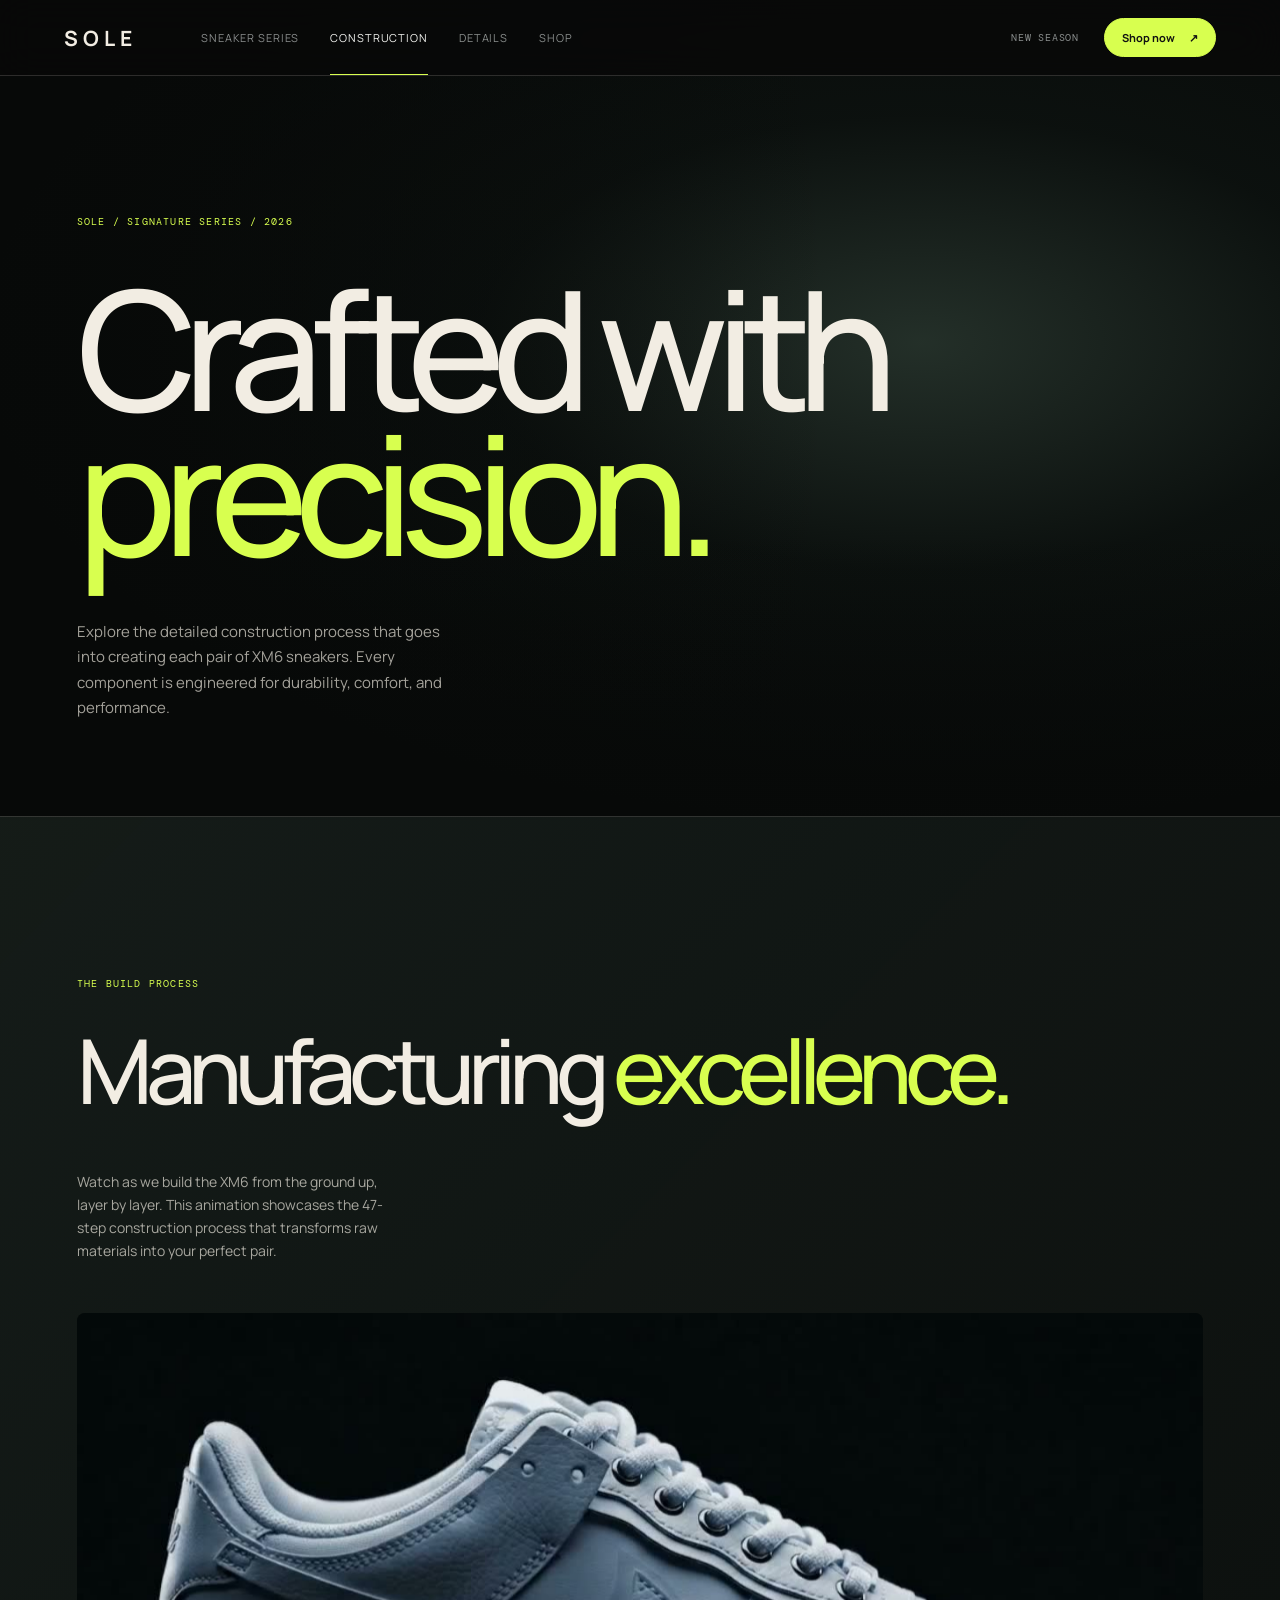
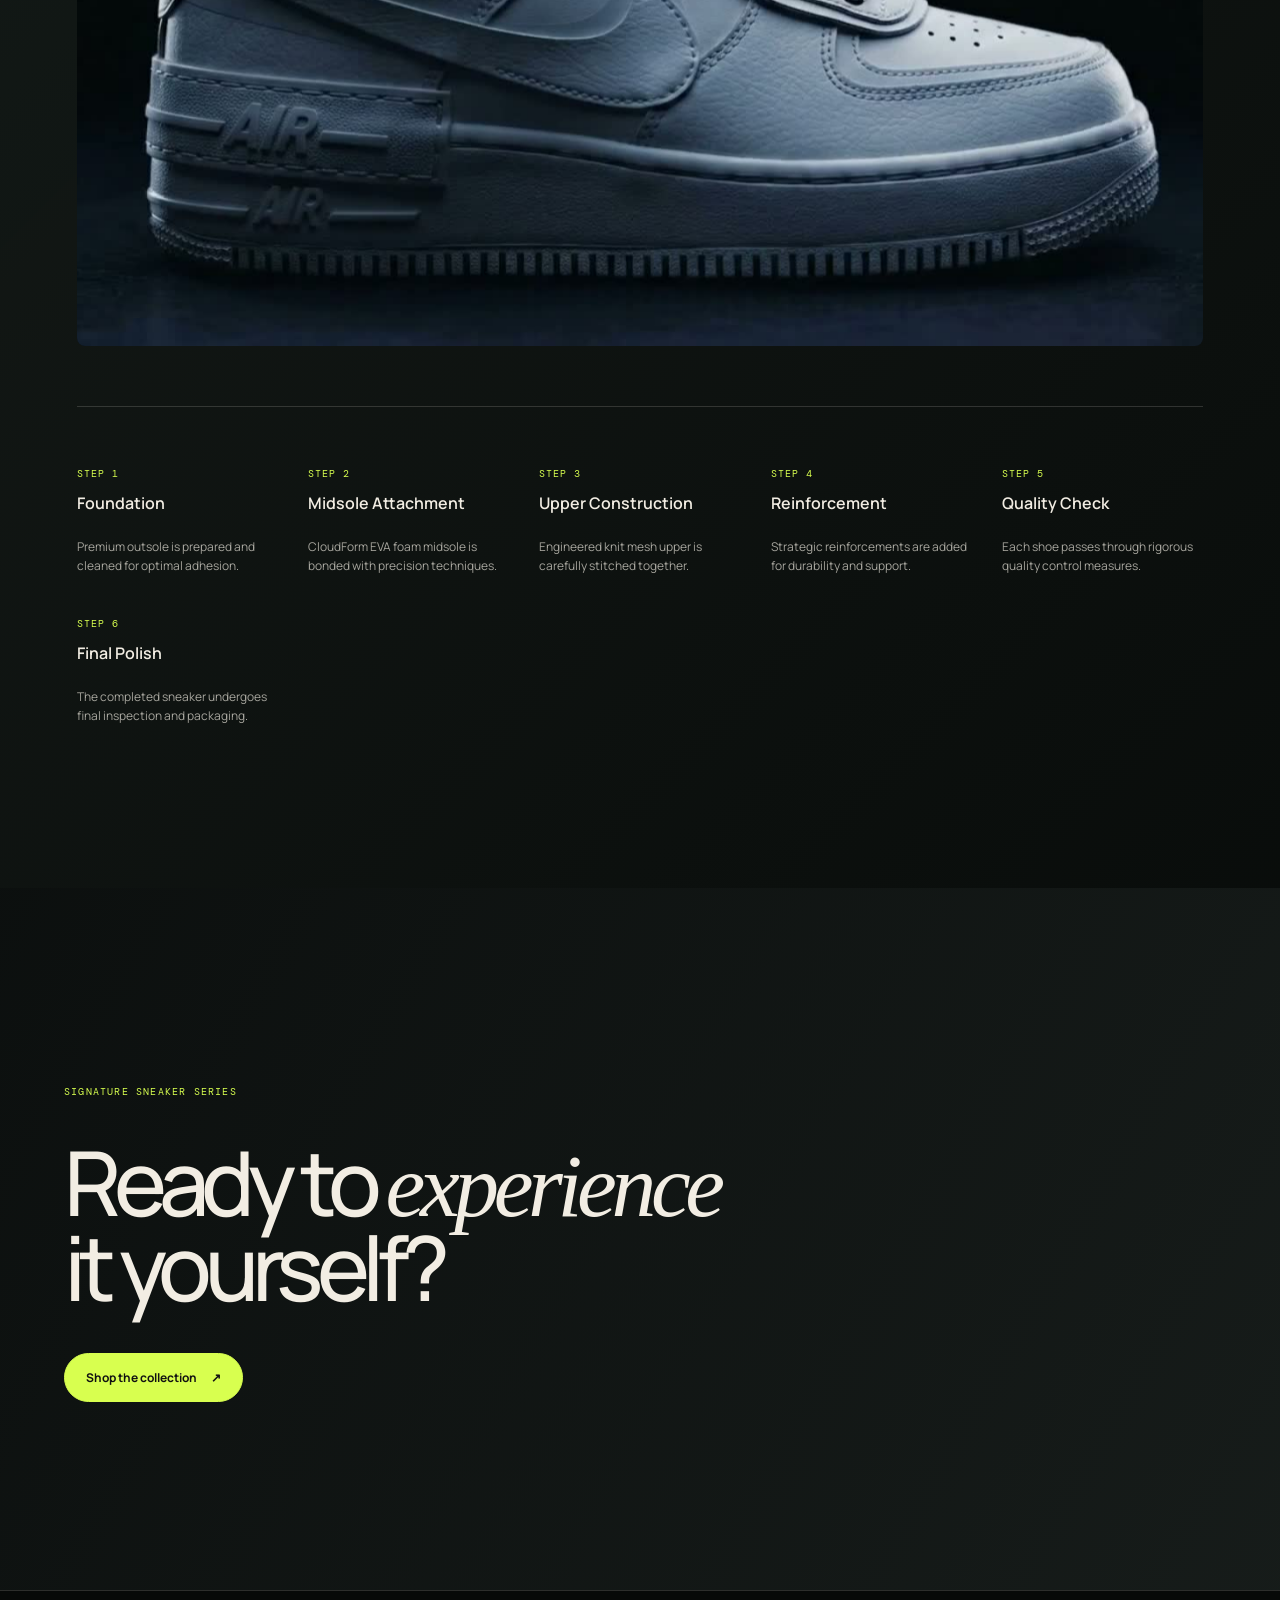
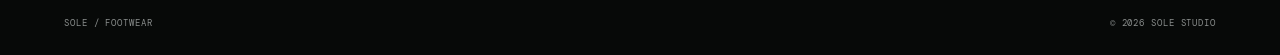
==== construction.html @ a5a0f95f "Add construction page with detailed sneaker manufacturing process" ====
<!DOCTYPE html>
<html lang="en">
<head>
  <meta charset="UTF-8" />
  <meta name="viewport" content="width=device-width, initial-scale=1.0" />
  <meta name="theme-color" content="#070908" />
  <title>Construction | Sole Sneaker Series</title>
  <link rel="preconnect" href="https://fonts.googleapis.com">
  <link rel="preconnect" href="https://fonts.gstatic.com" crossorigin>
  <link href="https://fonts.googleapis.com/css2?family=DM+Mono:wght@400;500&family=Manrope:wght@400;500;600;700&display=swap" rel="stylesheet">
  <link rel="stylesheet" href="styles.css" />
  <link rel="stylesheet" href="details.css" />
  <link rel="stylesheet" href="global-scroll.css" />
  <style>
    .construction-header {
      min-height: 50vh;
      padding: 205px 6vw 80px;
      display: flex;
      flex-direction: column;
      justify-content: space-between;
      background: radial-gradient(ellipse at 72% 42%, rgba(42, 56, 48, 0.82) 0%, rgba(15, 22, 19, 0.58) 34%, rgba(7, 9, 8, 0.9) 72%);
      position: relative;
      overflow: hidden;
    }

    .construction-header:before {
      content: '';
      position: absolute;
      inset: 0;
      background: linear-gradient(90deg, rgba(7, 9, 8, 0.86) 0%, transparent 65%), linear-gradient(0deg, rgba(7, 9, 8, 0.8), transparent 35%);
      pointer-events: none;
    }

    .construction-title {
      position: relative;
      z-index: 1;
    }

    .construction-title h1 {
      font-size: clamp(76px, 13vw, 196px);
      line-height: 0.87;
      letter-spacing: -0.08em;
      margin: 48px 0 38px;
      text-wrap: balance;
      font-weight: 500;
    }

    .construction-title h1 span {
      color: var(--acid);
      font-style: normal;
    }

    .construction-intro {
      max-width: 390px;
      font-size: 15px;
      line-height: 1.7;
      color: rgba(242, 237, 227, 0.67);
      position: relative;
      z-index: 1;
    }

    .construction-sequence {
      padding: 150px 6vw;
      background: linear-gradient(135deg, rgba(22, 28, 25, 0.94), rgba(9, 13, 11, 0.9));
      border-top: 1px solid var(--line);
    }

    .sequence-title {
      margin-bottom: 60px;
    }

    .sequence-title .eyebrow {
      font-size: 10px;
      letter-spacing: 0.12em;
      color: var(--acid);
      text-transform: uppercase;
      font-family: 'DM Mono', monospace;
    }

    .sequence-title h2 {
      font-size: clamp(52px, 7vw, 105px);
      line-height: 0.9;
      letter-spacing: -0.08em;
      font-weight: 500;
      margin: 40px 0;
      color: var(--warm);
    }

    .sequence-title h2 i {
      color: var(--acid);
      font-style: normal;
    }

    .sequence-description {
      max-width: 320px;
      margin-bottom: 50px;
      color: rgba(242, 237, 227, 0.67);
      font-size: 14px;
      line-height: 1.65;
    }

    .sequence-canvas-wrap {
      position: relative;
      aspect-ratio: 16 / 9;
      background: rgba(0, 0, 0, 0.4);
      border-radius: 8px;
      overflow: hidden;
      margin-bottom: 40px;
    }

    #constructionCanvas {
      width: 100%;
      height: 100%;
      display: block;
    }

    .sequence-legend {
      display: grid;
      grid-template-columns: repeat(auto-fit, minmax(200px, 1fr));
      gap: 30px;
      margin-top: 60px;
      padding-top: 60px;
      border-top: 1px solid var(--line);
    }

    .legend-item {
      display: flex;
      flex-direction: column;
      gap: 12px;
    }

    .legend-item span {
      font-size: 10px;
      letter-spacing: 0.1em;
      color: var(--acid);
      text-transform: uppercase;
      font-family: 'DM Mono', monospace;
    }

    .legend-item strong {
      font-size: 16px;
      font-weight: 600;
      color: var(--warm);
    }

    .legend-item p {
      font-size: 12px;
      line-height: 1.55;
      color: rgba(242, 237, 227, 0.67);
    }

    .back-button {
      display: inline-flex;
      align-items: center;
      gap: 10px;
      margin-bottom: 40px;
      color: var(--acid);
      font-size: 11px;
      font-weight: 700;
      text-transform: uppercase;
      letter-spacing: 0.08em;
      transition: gap 0.2s ease;
    }

    .back-button:hover {
      gap: 14px;
    }

    @media (max-width: 700px) {
      .construction-header {
        padding: 140px 6vw 60px;
      }

      .construction-title h1 {
        margin: 35px 0 28px;
      }

      .construction-intro {
        font-size: 13px;
        max-width: 285px;
      }

      .construction-sequence {
        padding: 110px 6vw;
      }

      .sequence-legend {
        grid-template-columns: 1fr;
      }
    }
  </style>
</head>
<body>
  <header class="site-header">
    <a class="sony-mark" href="index.html" aria-label="Sneaker series home">SOLE</a>
    <nav class="main-nav" aria-label="Main navigation">
      <a href="index.html">Sneaker series</a><a class="active" href="construction.html">Construction</a><a href="index.html#product-details">Details</a><a href="shop.html">Shop</a>
    </nav>
    <div class="header-actions">
      <span class="availability">New season</span>
      <button class="buy-button" id="buyButton">Shop now <span>↗</span></button>
    </div>
  </header>

  <main>
    <section class="construction-header">
      <div class="construction-title">
        <p class="eyebrow">Sole / Signature Series / 2026</p>
        <h1>Crafted with <span>precision.</span></h1>
      </div>
      <p class="construction-intro">Explore the detailed construction process that goes into creating each pair of XM6 sneakers. Every component is engineered for durability, comfort, and performance.</p>
    </section>

    <section class="construction-sequence">
      <div class="sequence-title">
        <p class="eyebrow">The build process</p>
        <h2>Manufacturing <i>excellence.</i></h2>
      </div>
      <p class="sequence-description">Watch as we build the XM6 from the ground up, layer by layer. This animation showcases the 47-step construction process that transforms raw materials into your perfect pair.</p>

      <div class="sequence-canvas-wrap">
        <canvas id="constructionCanvas" aria-label="Animated sneaker construction sequence"></canvas>
      </div>

      <div class="sequence-legend">
        <div class="legend-item">
          <span>Step 1</span>
          <strong>Foundation</strong>
          <p>Premium outsole is prepared and cleaned for optimal adhesion.</p>
        </div>
        <div class="legend-item">
          <span>Step 2</span>
          <strong>Midsole Attachment</strong>
          <p>CloudForm EVA foam midsole is bonded with precision techniques.</p>
        </div>
        <div class="legend-item">
          <span>Step 3</span>
          <strong>Upper Construction</strong>
          <p>Engineered knit mesh upper is carefully stitched together.</p>
        </div>
        <div class="legend-item">
          <span>Step 4</span>
          <strong>Reinforcement</strong>
          <p>Strategic reinforcements are added for durability and support.</p>
        </div>
        <div class="legend-item">
          <span>Step 5</span>
          <strong>Quality Check</strong>
          <p>Each shoe passes through rigorous quality control measures.</p>
        </div>
        <div class="legend-item">
          <span>Step 6</span>
          <strong>Final Polish</strong>
          <p>The completed sneaker undergoes final inspection and packaging.</p>
        </div>
      </div>
    </section>

    <section class="closing">
      <p class="eyebrow">Signature sneaker series</p>
      <h2>Ready to <i>experience</i> <br>it yourself?</h2>
      <button class="buy-button large" id="closingBuy">Shop the collection <span>↗</span></button>
    </section>
  </main>

  <footer><span>SOLE / FOOTWEAR</span><span>© 2026 Sole Studio</span></footer>

  <script>
    const frameCount = 212;
    const framePath = (frame) => `3d%20scroller%20/ezgif-frame-${String(frame + 1).padStart(3, '0')}.jpg`;
    const canvas = document.getElementById('constructionCanvas');
    const context = canvas.getContext('2d');
    const frames = Array.from({ length: frameCount }, (_, index) => {
      const image = new Image();
      image.src = framePath(index + 1);
      return image;
    });
    let currentFrame = 0;

    function sizeCanvas() {
      const ratio = Math.min(window.devicePixelRatio || 1, 2);
      canvas.width = canvas.clientWidth * ratio;
      canvas.height = canvas.clientHeight * ratio;
      context.setTransform(ratio, 0, 0, ratio, 0, 0);
      drawFrame(currentFrame);
    }

    function drawFrame(index) {
      const image = frames[index];
      if (!image?.complete || !image.naturalWidth) return;
      const width = canvas.clientWidth;
      const height = canvas.clientHeight;
      const scale = Math.max(width / image.naturalWidth, height / image.naturalHeight);
      const drawWidth = image.naturalWidth * scale;
      const drawHeight = image.naturalHeight * scale;
      context.clearRect(0, 0, width, height);
      context.drawImage(image, (width - drawWidth) / 2, (height - drawHeight) / 2, drawWidth, drawHeight);
    }

    frames.forEach((image) => image.addEventListener('load', () => drawFrame(currentFrame), { once: true }));
    window.addEventListener('resize', sizeCanvas);
    sizeCanvas();

    document.querySelectorAll('.buy-button').forEach((button) => button.addEventListener('click', () => {
      window.location.href = 'shop.html';
    }));
  </script>
</body>
</html>
---- styles.css ----
.shop{position:relative;padding:175px 6vw 125px;background:#d8ff4f;color:#101310;z-index:1}.shop .eyebrow{color:#355012}.shop-heading{display:flex;justify-content:space-between;align-items:flex-end;gap:40px;border-bottom:1px solid rgba(16,19,16,.24);padding-bottom:45px}.shop h2{font-size:clamp(62px,10vw,145px);line-height:.86;letter-spacing:-.07em;font-weight:500;margin:38px 0 0}.shop h2 i{font-style:normal;color:#355012}.shop-note{max-width:220px;margin:0 0 6px;font-size:13px;line-height:1.55}.shop-grid{display:grid;grid-template-columns:repeat(3,1fr);gap:18px;padding-top:48px}.shoe-card{min-width:0}.shoe-image{aspect-ratio:1.08;background:#b9dc3c;position:relative;overflow:hidden}.shoe-image img{width:100%;height:100%;display:block;object-fit:cover;mix-blend-mode:multiply;transition:transform .5s ease}.shoe-card:hover .shoe-image img{transform:scale(1.05)}.card-tag{position:absolute;top:14px;left:14px;padding:7px 10px;background:#101310;color:#d8ff4f;font:10px 'DM Mono',monospace;text-transform:uppercase;letter-spacing:.1em}.shoe-card-meta{display:flex;justify-content:space-between;gap:16px;padding:19px 0 14px;border-bottom:1px solid rgba(16,19,16,.24)}.shoe-card h3{font-size:15px;font-weight:600;margin:0 0 7px}.shoe-card p{font:10px 'DM Mono',monospace;text-transform:uppercase;letter-spacing:.08em;margin:0;opacity:.62}.shoe-card-meta>strong{font-size:15px;font-weight:600}.add-button{width:100%;display:flex;justify-content:space-between;align-items:center;padding:15px 0;border:0;border-bottom:1px solid rgba(16,19,16,.24);background:transparent;color:#101310;font-size:11px;font-weight:700;text-transform:uppercase;letter-spacing:.06em}.add-button span{font-size:20px;font-weight:400;line-height:.5;transition:transform .2s}.add-button:hover span{transform:rotate(90deg)}.shop-footer{display:flex;justify-content:space-between;padding-top:34px;font:10px 'DM Mono',monospace;text-transform:uppercase;letter-spacing:.08em;opacity:.65}.shop-footer span:last-child{text-align:right}@media(max-width:700px){.shop{padding:110px 6vw 90px}.shop-heading{display:block;padding-bottom:32px}.shop h2{margin-top:30px}.shop-note{margin-top:35px}.shop-grid{grid-template-columns:1fr;gap:42px;padding-top:35px}.shoe-image{aspect-ratio:1.2}.shop-footer{display:block;line-height:2}.shop-footer span{display:block}.shop-footer span:last-child{text-align:left;margin-top:10px}}
 .hero.hero:after{content:'SOLE'}
.shop{background:#e7e1d7;color:#171918}.shop .eyebrow,.shop h2 i{color:#a84e3b}.shoe-image{background:#c5cbd0}.card-tag{background:#171918;color:#e7e1d7}.shop-heading,.shoe-card-meta,.add-button{border-color:rgba(23,25,24,.24)}.add-button{color:#171918}
*{box-sizing:border-box} :root{--black:#080909;--ink:#f3f4f1;--muted:#8a8e8d;--line:rgba(243,244,241,.18);--acid:#c6ff3d} html{scroll-behavior:smooth} body{margin:0;background:var(--black);color:var(--ink);font-family:'Manrope',sans-serif} a{color:inherit;text-decoration:none} button{font:inherit;color:inherit;cursor:pointer}.site-header{height:76px;padding:0 5vw;display:flex;align-items:center;gap:5vw;position:fixed;top:0;left:0;right:0;z-index:10;background:rgba(8,9,9,.76);backdrop-filter:blur(18px);border-bottom:1px solid var(--line)}.sony-mark{font-size:21px;font-weight:700;letter-spacing:5px}.main-nav{display:flex;gap:31px;flex:1;font-size:11px;color:var(--muted);text-transform:uppercase;letter-spacing:.08em}.main-nav a{padding:29px 0;border-bottom:1px solid transparent}.main-nav a.active{color:var(--ink);border-color:var(--acid)}.header-actions{display:flex;gap:25px;align-items:center}.availability{font:10px 'DM Mono',monospace;color:var(--muted);text-transform:uppercase;letter-spacing:.08em}.buy-button{border:1px solid var(--acid);background:var(--acid);color:#111;border-radius:999px;padding:11px 17px;font-size:11px;font-weight:700;transition:transform .25s,background .25s}.buy-button:hover{transform:translateY(-2px);background:#e0ff91}.buy-button span{margin-left:12px}.hero{min-height:100vh;padding:185px 5vw 60px;display:flex;flex-direction:column;justify-content:space-between;background:radial-gradient(ellipse at 70% 45%,#202624 0%,#0d1111 42%,#080909 70%);position:relative;overflow:hidden}.hero:after{content:'XM6';position:absolute;right:3vw;bottom:-.2em;color:rgba(255,255,255,.025);font-size:32vw;font-weight:700;letter-spacing:-.1em;pointer-events:none}.hero-copy{position:relative;z-index:1}.eyebrow,.chapter-number{font:10px 'DM Mono',monospace;color:var(--acid);text-transform:uppercase;letter-spacing:.12em}.hero h1{font-size:clamp(72px,12vw,190px);line-height:.87;letter-spacing:-.08em;margin:43px 0 35px;font-weight:500}.hero h1 span,.specs h2 i,.chapter h2 i,.closing h2 i{font-family:Georgia,serif;font-weight:400;letter-spacing:-.06em}.hero-deck{max-width:370px;color:var(--muted);font-size:15px;line-height:1.6}.hero-meta{display:flex;justify-content:space-between;align-items:end;position:relative;z-index:1;font:10px 'DM Mono',monospace;letter-spacing:.1em;color:var(--muted);text-transform:uppercase}.scroll-cue b{color:var(--acid);font-size:16px;margin-left:13px}.sequence-wrap{height:340vh;position:relative}.sequence-sticky{height:100vh;position:sticky;top:0;overflow:hidden;background:#080a0a}.sequence-sticky:before{content:'';position:absolute;inset:0;background:radial-gradient(ellipse at center,transparent 30%,rgba(0,0,0,.54) 100%);pointer-events:none;z-index:1}.sequence-glow{position:absolute;width:40vw;height:40vw;left:30%;top:20%;border-radius:50%;background:rgba(150,210,190,.07);filter:blur(80px)}#sequenceCanvas{display:block;width:100%;height:100%;object-fit:cover}.sequence-status{position:absolute;z-index:3;bottom:36px;left:5vw;right:5vw;display:flex;align-items:center;gap:15px;font:9px 'DM Mono',monospace;color:var(--muted);letter-spacing:.1em}.status-line{height:1px;background:var(--acid);width:58px}.chapter{position:absolute;z-index:2;left:5vw;top:34%;max-width:270px;opacity:0;transform:translateY(20px);transition:opacity .65s,transform .65s}.chapter.is-visible{opacity:1;transform:none}.chapter h2{font-size:clamp(36px,4.5vw,66px);line-height:.94;letter-spacing:-.07em;font-weight:500;margin:22px 0}.chapter p{font-size:13px;line-height:1.6;color:var(--muted);max-width:210px}.chapter-two{left:auto;right:5vw;text-align:right}.chapter-two p{margin-left:auto}.chapter-three{top:28%;left:50%;transform:translate(-50%,20px);text-align:center}.chapter-three.is-visible{transform:translateX(-50%)}.specs{padding:150px 5vw 180px;display:grid;grid-template-columns:1fr 1fr;gap:12vw;border-top:1px solid var(--line)}.specs h2,.closing h2{font-size:clamp(52px,7vw,105px);line-height:.9;letter-spacing:-.08em;font-weight:500;margin:40px 0}.spec-list{padding-top:55px}.spec-list>div{border-top:1px solid var(--line);padding:24px 0 31px;display:grid;grid-template-columns:42px 1fr}.spec-list span{font:10px 'DM Mono',monospace;color:var(--acid)}.spec-list strong{font-size:19px;font-weight:500}.spec-list p{grid-column:2;color:var(--muted);font-size:13px;line-height:1.6;max-width:320px;margin:12px 0 0}.closing{min-height:78vh;padding:150px 5vw;display:flex;flex-direction:column;justify-content:center;background:linear-gradient(120deg,#101514,#27302d)}.closing h2{margin:34px 0 45px}.large{font-size:12px;width:max-content;padding:15px 21px}footer{display:flex;justify-content:space-between;padding:26px 5vw;border-top:1px solid var(--line);font:9px 'DM Mono',monospace;color:var(--muted);letter-spacing:.1em;text-transform:uppercase}@media(max-width:700px){.site-header{height:63px;padding:0 6vw}.main-nav,.availability{display:none}.header-actions{margin-left:auto}.hero{padding:135px 6vw 38px}.hero h1{font-size:21vw;margin:38px 0 30px}.hero-deck{font-size:14px}.hero-meta{font-size:9px}.chapter{left:6vw;top:24%;right:6vw;max-width:230px}.chapter-two{left:6vw;right:6vw;text-align:left}.chapter-two p{margin-left:0}.chapter-three{left:50%;right:auto;text-align:center}.sequence-status{left:6vw;right:6vw;bottom:25px}.specs{display:block;padding:100px 6vw}.spec-list{padding-top:40px}.closing{padding:100px 6vw;min-height:70vh}footer{padding:22px 6vw;font-size:8px}footer span:last-child{display:none}}
---- details.css ----
.spec-summary{max-width:290px;margin:36px 0 0;color:var(--muted);font-size:14px;line-height:1.65}
.product-details{padding:150px 5vw 170px;display:grid;grid-template-columns:1fr 1.15fr;gap:7vw 12vw;border-top:1px solid var(--line);background:#101413}
.product-heading h2{font-size:clamp(52px,7vw,105px);line-height:.9;letter-spacing:-.08em;font-weight:500;margin:40px 0}
.product-data{border-top:1px solid var(--line)}
.data-row{display:grid;grid-template-columns:100px 1fr;gap:0 20px;padding:22px 0 24px;border-bottom:1px solid var(--line)}
.data-row span,.product-facts span{font:10px 'DM Mono',monospace;color:var(--acid);text-transform:uppercase;letter-spacing:.1em}
.data-row strong{font-size:17px;font-weight:500}
.data-row p{grid-column:2;color:var(--muted);font-size:12px;line-height:1.55;margin:8px 0 0}
.product-facts{grid-column:1 / -1;display:grid;grid-template-columns:repeat(4,1fr);gap:20px;padding-top:27px;border-top:1px solid var(--line)}
.product-facts div:not(.swatches){display:flex;flex-direction:column;gap:8px}
.product-facts strong{font-size:32px;font-weight:500;letter-spacing:-.05em}
.product-facts small{color:var(--muted);font-size:11px}
.swatches{display:flex;align-items:center;gap:10px}
.swatch{display:block;width:30px;height:30px;border-radius:50%;border:1px solid var(--line)}
.swatch-lime{background:var(--acid)}.swatch-cloud{background:#e8ebe4}.swatch-night{background:#252927}
@media(max-width:700px){.spec-summary{margin-top:28px}.product-details{display:block;padding:100px 6vw 110px}.product-data{margin-top:65px}.data-row{grid-template-columns:70px 1fr}.data-row p{grid-column:2}.product-facts{grid-template-columns:repeat(2,1fr);margin-top:60px}.swatches{grid-column:1 / -1}}

/* Visual polish */
:root{--acid:#d8ff4f;--warm:#f2ede3;--line:rgba(242,237,227,.16)}
body{background:#070908;color:var(--warm);overflow-x:hidden}
body:before{content:'';position:fixed;inset:0;pointer-events:none;z-index:4;opacity:.035;background-image:url("data:image/svg+xml,%3Csvg viewBox='0 0 160 160' xmlns='http://www.w3.org/2000/svg'%3E%3Cfilter id='n'%3E%3CfeTurbulence type='fractalNoise' baseFrequency='.9' numOctaves='3' stitchTiles='stitch'/%3E%3C/filter%3E%3Crect width='100%25' height='100%25' filter='url(%23n)' opacity='.45'/%3E%3C/svg%3E')}
.site-header{height:82px;padding:0 6vw;background:rgba(7,9,8,.65);border-bottom-color:rgba(242,237,227,.12)}
.sony-mark{font-size:20px;letter-spacing:.2em;color:var(--acid)}
.main-nav{gap:36px;font-size:10px;letter-spacing:.14em}
.main-nav a{padding:31px 0;transition:color .2s ease,border-color .2s ease}
.main-nav a:hover{color:var(--warm)}
.header-actions{gap:22px}.availability{letter-spacing:.14em}
.buy-button{padding:12px 18px;letter-spacing:.02em;box-shadow:0 0 0 0 rgba(216,255,79,.3);transition:transform .25s ease,background .25s ease,box-shadow .25s ease}
.buy-button:hover{box-shadow:0 8px 28px rgba(216,255,79,.16)}
.hero{padding:205px 6vw 54px;min-height:100svh;background:radial-gradient(ellipse at 72% 42%,rgba(42,56,48,.82) 0%,rgba(15,22,19,.58) 34%,rgba(7,9,8,.9) 72%)}
.hero:before{content:'';position:absolute;inset:0;background:linear-gradient(90deg,rgba(7,9,8,.86) 0%,transparent 65%),linear-gradient(0deg,rgba(7,9,8,.8),transparent 35%);pointer-events:none}
.hero h1{font-size:clamp(76px,13vw,196px);margin:48px 0 38px;text-wrap:balance}
.hero h1 span,.specs h2 i,.product-heading h2 i,.closing h2 i{color:var(--acid);font-style:normal}
.hero-deck{max-width:390px;font-size:15px;line-height:1.7;color:rgba(242,237,227,.67)}
.hero-meta{border-top-color:rgba(242,237,227,.18);padding-top:17px;letter-spacing:.08em}
.scroll-cue b{display:inline-grid;place-items:center;width:26px;height:26px;border:1px solid var(--acid);border-radius:50%;color:var(--acid);margin-left:10px;font-size:15px;font-weight:400}
.sequence-status{right:6vw;bottom:10vh;color:rgba(242,237,227,.55)}
.status-line{background:var(--acid)}
.specs{padding:175px 6vw 185px;background:linear-gradient(115deg,rgba(7,9,8,.96),rgba(14,22,19,.72))}
.specs h2,.product-heading h2,.closing h2{letter-spacing:-.07em}
.spec-list{gap:0;border-top-color:rgba(242,237,227,.16)}
.spec-list>div{padding:24px 0 27px;transition:padding-left .3s ease;border-bottom-color:rgba(242,237,227,.16)}
.spec-list>div:hover{padding-left:12px}.spec-list strong{font-size:16px}.spec-list p{max-width:310px}
.product-details{padding:175px 6vw 185px;background:linear-gradient(135deg,rgba(22,28,25,.94),rgba(9,13,11,.9));border-top-color:rgba(242,237,227,.16)}
.data-row{transition:background .2s ease}.data-row:hover{background:rgba(216,255,79,.04)}
.product-facts{border-top-color:rgba(242,237,227,.16)}
.swatch{transition:transform .2s ease,border-color .2s ease}.swatch:hover{transform:scale(1.14);border-color:var(--acid)}
.closing{padding:190px 6vw 170px;background:radial-gradient(circle at 70% 45%,rgba(56,69,59,.76),rgba(16,23,20,.84) 45%,rgba(7,9,8,.96) 85%)}
.closing h2{font-size:clamp(62px,10vw,145px);margin:38px 0 48px}
footer{padding:28px 6vw!important;letter-spacing:.12em}
@media(max-width:700px){.site-header{height:64px;padding:0 6vw}.main-nav{display:none}.header-actions{margin-left:auto}.availability{display:none}.buy-button{padding:10px 14px}.hero{padding:140px 6vw 35px}.hero h1{margin:35px 0 28px}.hero-deck{font-size:13px;max-width:285px}.hero-meta{font-size:9px}.hero-meta span:first-child{max-width:120px}.specs{padding:110px 6vw 120px}.product-details{padding:110px 6vw 120px}.closing{padding:125px 6vw 120px}.closing h2{margin:30px 0 38px}footer{padding:24px 6vw!important;font-size:9px!important}}
---- global-scroll.css ----
main{position:relative;z-index:1}
.sequence-wrap{height:0;position:static;z-index:0}
.sequence-sticky{position:fixed;inset:0;z-index:0;height:100vh;background:transparent;pointer-events:none}
#sequenceCanvas{position:absolute;inset:0;z-index:0}
.sequence-glow{z-index:1}
.sequence-status,.chapter{z-index:2}
.hero,.specs,.product-details,.closing{position:relative;z-index:1;background-color:rgba(8,9,9,.38)}
.hero{background:radial-gradient(ellipse at 70% 45%,rgba(32,38,36,.44) 0%,rgba(13,17,17,.36) 42%,rgba(8,9,9,.48) 70%)}
.specs{background:rgba(8,9,9,.48)}
.product-details{background:rgba(16,20,19,.54)}
.closing{background:linear-gradient(120deg,rgba(16,21,20,.54),rgba(39,48,45,.48))}
footer{position:relative;z-index:1;background:rgba(8,9,9,.82)}
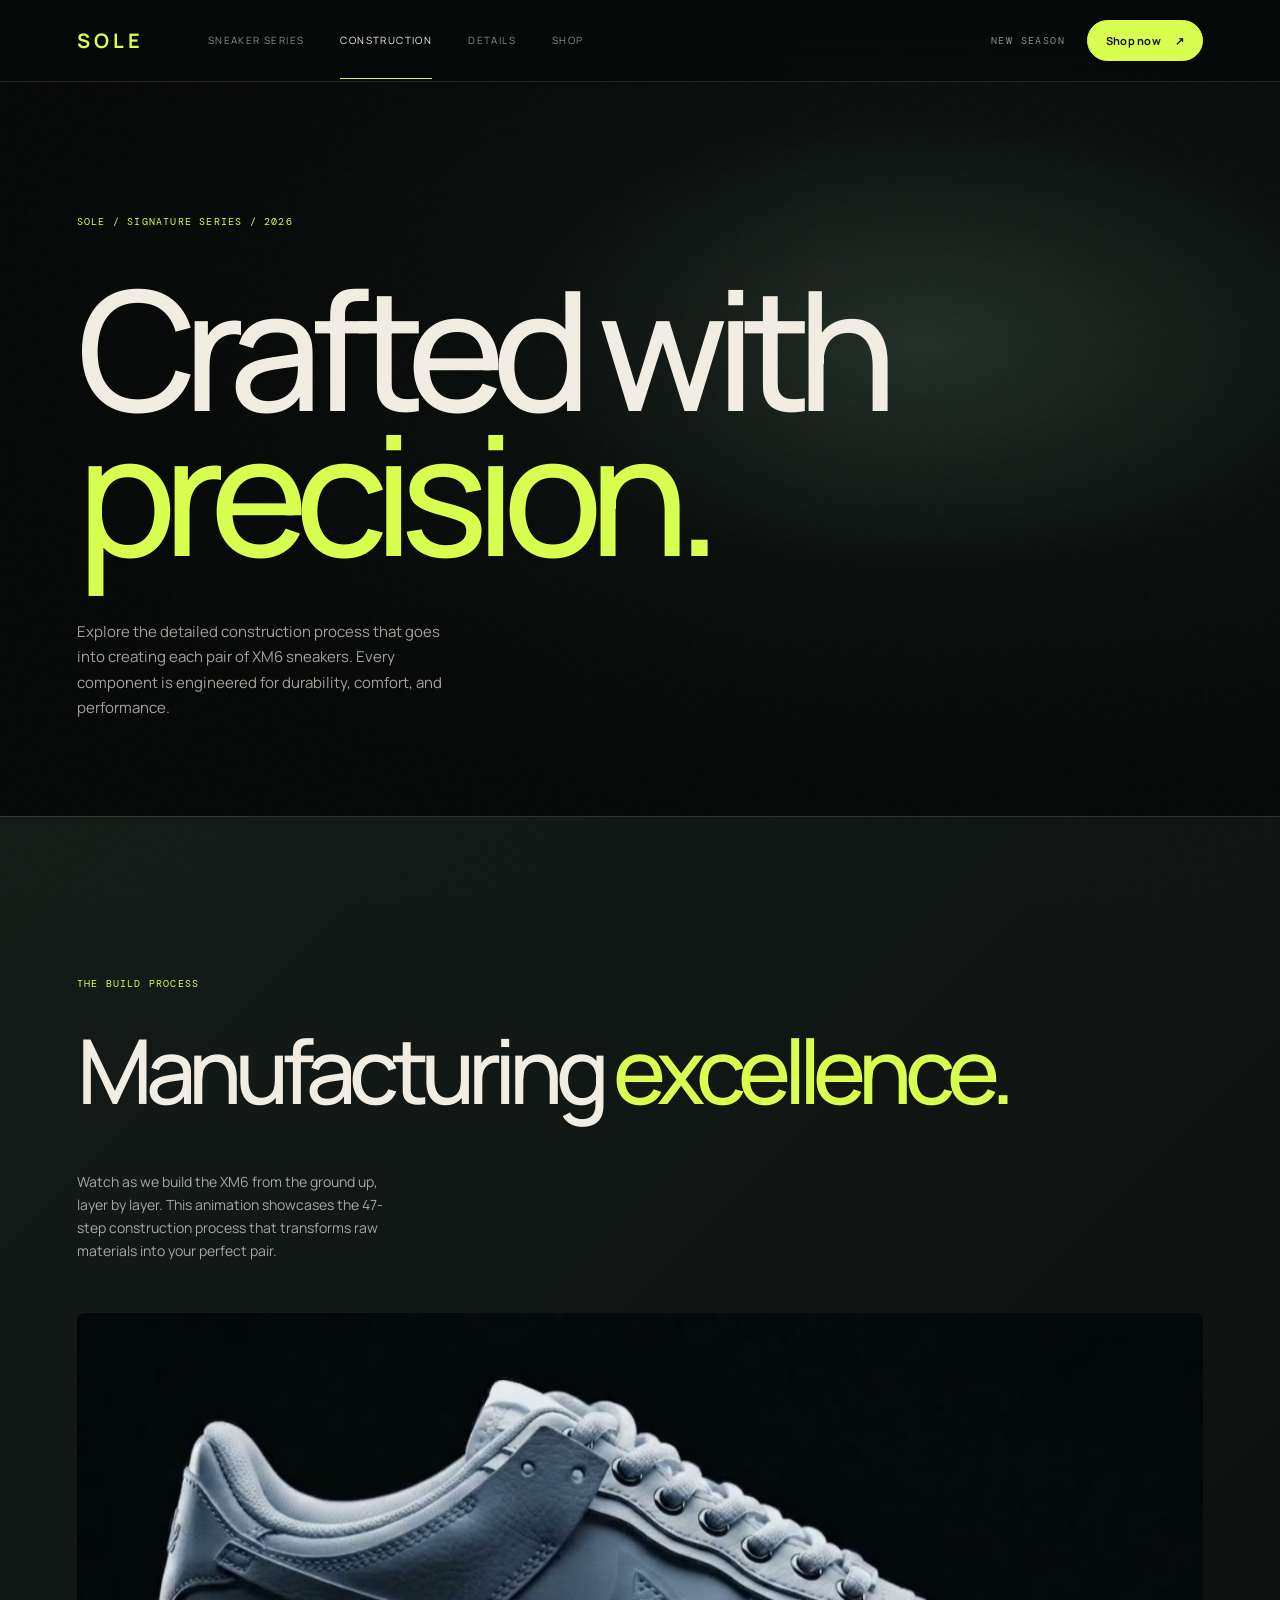
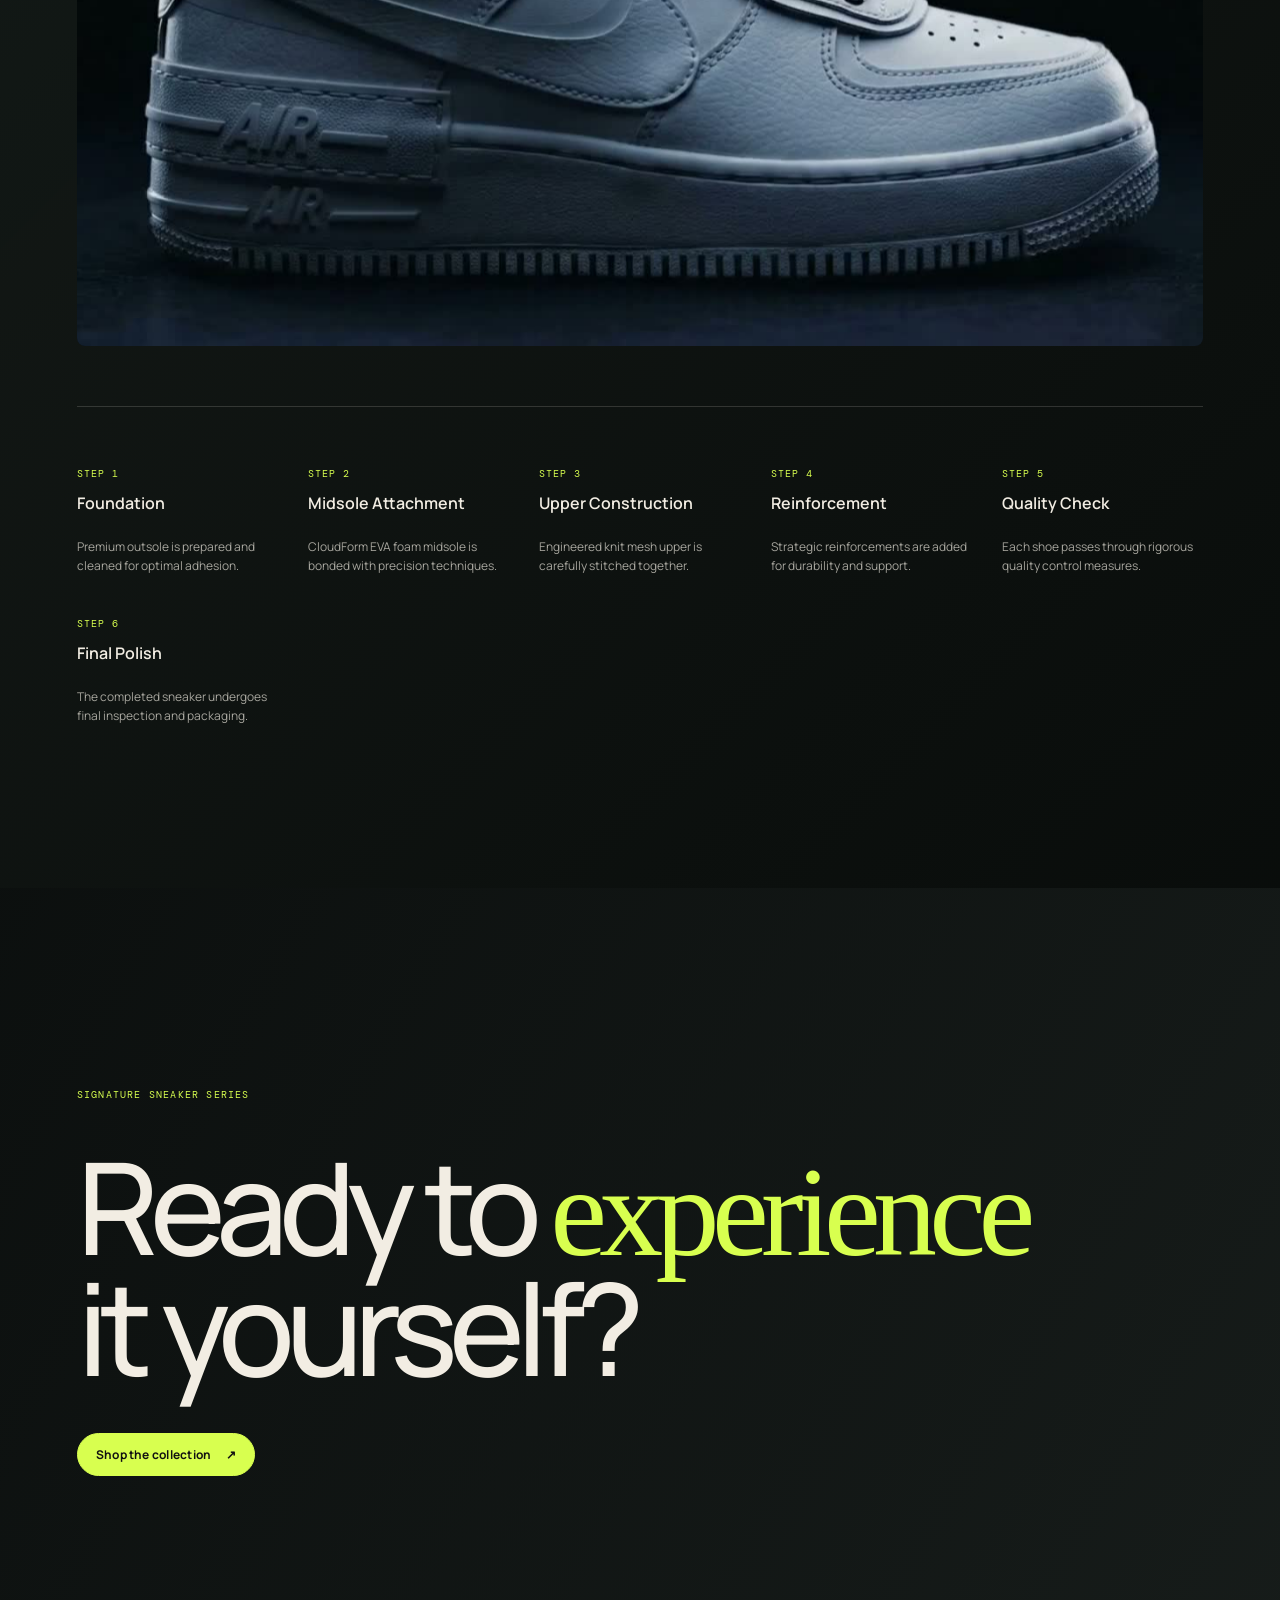
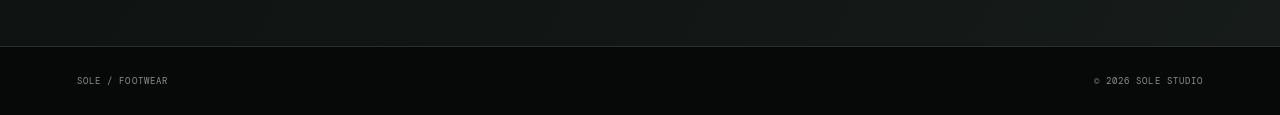
==== commit 269364f5: "Fix CSS formatting for construction title styling" ====
--- a/construction.html
+++ b/construction.html
@@ -43,6 +43,7 @@
       margin: 48px 0 38px;
       text-wrap: balance;
       font-weight: 500;
+      
     }
 
     .construction-title h1 span {
--- a/details.css
+++ b/details.css
@@ -18,7 +18,7 @@
 /* Visual polish */
 :root{--acid:#d8ff4f;--warm:#f2ede3;--line:rgba(242,237,227,.16)}
 body{background:#070908;color:var(--warm);overflow-x:hidden}
-body:before{content:'';position:fixed;inset:0;pointer-events:none;z-index:4;opacity:.035;background-image:url("data:image/svg+xml,%3Csvg viewBox='0 0 160 160' xmlns='http://www.w3.org/2000/svg'%3E%3Cfilter id='n'%3E%3CfeTurbulence type='fractalNoise' baseFrequency='.9' numOctaves='3' stitchTiles='stitch'/%3E%3C/filter%3E%3Crect width='100%25' height='100%25' filter='url(%23n)' opacity='.45'/%3E%3C/svg%3E')}
+body:before{content:'';position:fixed;inset:0;pointer-events:none;z-index:4;opacity:.035;background-image:url("data:image/svg+xml,%3Csvg viewBox='0 0 160 160' xmlns='http://www.w3.org/2000/svg'%3E%3Cfilter id='n'%3E%3CfeTurbulence type='fractalNoise' baseFrequency='.9' numOctaves='3' stitchTiles='stitch'/%3E%3C/filter%3E%3Crect width='100%25' height='100%25' filter='url(%23n)' opacity='.45'/%3E%3C/svg%3E")}
 .site-header{height:82px;padding:0 6vw;background:rgba(7,9,8,.65);border-bottom-color:rgba(242,237,227,.12)}
 .sony-mark{font-size:20px;letter-spacing:.2em;color:var(--acid)}
 .main-nav{gap:36px;font-size:10px;letter-spacing:.14em}
@@ -49,3 +49,54 @@
 .closing h2{font-size:clamp(62px,10vw,145px);margin:38px 0 48px}
 footer{padding:28px 6vw!important;letter-spacing:.12em}
 @media(max-width:700px){.site-header{height:64px;padding:0 6vw}.main-nav{display:none}.header-actions{margin-left:auto}.availability{display:none}.buy-button{padding:10px 14px}.hero{padding:140px 6vw 35px}.hero h1{margin:35px 0 28px}.hero-deck{font-size:13px;max-width:285px}.hero-meta{font-size:9px}.hero-meta span:first-child{max-width:120px}.specs{padding:110px 6vw 120px}.product-details{padding:110px 6vw 120px}.closing{padding:125px 6vw 120px}.closing h2{margin:30px 0 38px}footer{padding:24px 6vw!important;font-size:9px!important}}
+
+.product-main{min-height:100vh;padding:108px 6vw 0}
+.product-breadcrumb{display:flex;gap:12px;align-items:center;padding:13px 0 22px;color:var(--muted);font:10px 'DM Mono',monospace;letter-spacing:.1em;text-transform:uppercase}
+.product-breadcrumb a{color:var(--warm);transition:color .2s}
+.product-breadcrumb a:hover{color:var(--acid)}
+.product-showcase{display:grid;grid-template-columns:minmax(0,1.15fr) minmax(340px,.85fr);gap:8vw;align-items:center;padding:18px 0 110px}
+.product-visual{height:min(67vw,680px);min-height:440px;position:relative;display:grid;place-items:center;overflow:hidden;background:radial-gradient(ellipse at 50% 51%,#f3f2ee 0%,#e6e4df 47%,#cbc9c3 100%)}
+.product-visual:after{content:'';position:absolute;inset:45% 6% 12%;background:radial-gradient(ellipse,rgba(0,0,0,.15),transparent 67%);pointer-events:none}
+.product-visual img{position:relative;z-index:1;width:100%;height:100%;object-fit:contain;mix-blend-mode:multiply;animation:product-arrive .75s ease both}
+.product-edition,.product-image-index{position:absolute;z-index:2;color:#171918;font:9px 'DM Mono',monospace;letter-spacing:.12em}
+.product-edition{top:22px;left:22px}
+.product-image-index{bottom:22px;right:22px;display:flex;align-items:center;gap:9px}
+.product-image-index i{height:1px;width:30px;background:rgba(23,25,24,.4)}
+.product-buy-panel{max-width:490px;padding:24px 0}
+.product-buy-panel>.eyebrow{margin:0 0 24px}
+.product-buy-panel h1{max-width:480px;margin:0;font-size:clamp(46px,5.5vw,78px);font-weight:500;letter-spacing:-.075em;line-height:.98}
+.product-price-row{display:flex;align-items:center;gap:18px;margin-top:25px}
+.product-price-row strong{font-size:19px;font-weight:600}
+.product-price-row span{padding-left:18px;border-left:1px solid var(--line);color:var(--muted);font:9px 'DM Mono',monospace;text-transform:uppercase;letter-spacing:.1em}
+.product-description{max-width:390px;margin:22px 0 32px;color:var(--muted);font-size:13px;line-height:1.75}
+.size-picker{margin:0;padding:0;border:0}
+.size-picker legend{display:flex;width:100%;justify-content:space-between;margin-bottom:13px;font-size:11px;font-weight:600}
+.size-picker legend span:last-child{color:var(--muted);font:9px 'DM Mono',monospace;text-transform:uppercase;letter-spacing:.08em}
+.size-options{display:grid;grid-template-columns:repeat(6,1fr);gap:8px}
+.size-option{min-height:46px;border:1px solid var(--line);background:transparent;font-size:11px;transition:border-color .2s,background .2s,color .2s}
+.size-option:hover,.size-option.is-selected{border-color:var(--acid);background:var(--acid);color:#101310}
+.size-message{display:block;min-height:16px;margin-top:9px;color:var(--muted);font:9px 'DM Mono',monospace;letter-spacing:.03em}
+.size-picker.needs-size .size-message{color:#f1a28d}
+.product-actions{display:grid;grid-template-columns:112px 1fr;gap:10px;margin-top:8px}
+.quantity-picker{display:flex;align-items:center;justify-content:space-between;border:1px solid var(--line);height:54px}
+.quantity-picker button{width:36px;height:100%;border:0;background:transparent;font-size:17px}
+.quantity-picker output{font:11px 'DM Mono',monospace}
+.product-add-button{display:flex;align-items:center;justify-content:space-between;padding:0 20px;border:1px solid var(--acid);background:var(--acid);color:#101310;font-size:11px;font-weight:700;text-transform:uppercase;letter-spacing:.08em;transition:background .2s,transform .2s}
+.product-add-button:hover{transform:translateY(-2px);background:#e3ff88}
+.product-add-button span{font-size:16px}
+.product-status{min-height:16px;margin:13px 0 30px;color:var(--muted);font:9px 'DM Mono',monospace;letter-spacing:.06em}
+.product-perks{display:grid;grid-template-columns:repeat(3,1fr);gap:12px;padding-top:19px;border-top:1px solid var(--line)}
+.product-perks>div{display:flex;gap:8px}
+.product-perks>div>span{color:var(--acid);font:9px 'DM Mono',monospace}
+.product-perks p{margin:0;font-size:10px;font-weight:600}
+.product-perks small{display:block;margin-top:6px;color:var(--muted);font-size:9px;font-weight:400}
+.product-story{display:grid;grid-template-columns:1fr 1.2fr 1fr;align-items:center;gap:30px;padding:48px 0 70px;border-top:1px solid var(--line)}
+.product-story .eyebrow{align-self:start}
+.product-story h2{margin:0;font-size:clamp(38px,5vw,68px);font-weight:500;letter-spacing:-.075em;line-height:.95}
+.product-story h2 i{color:var(--acid);font-family:Georgia,serif;font-weight:400}
+.product-story>p:not(.eyebrow){max-width:245px;color:var(--muted);font-size:12px;line-height:1.7}
+.product-story>a{grid-column:3;justify-self:start;padding-bottom:7px;border-bottom:1px solid var(--acid);font-size:10px;text-transform:uppercase;letter-spacing:.08em}
+.product-story>a span{margin-left:14px;color:var(--acid)}
+@keyframes product-arrive{from{opacity:0;transform:scale(.96)}to{opacity:1;transform:scale(1)}}
+@media(max-width:900px){.product-showcase{gap:5vw;grid-template-columns:minmax(0,1fr) minmax(310px,.9fr)}.product-visual{min-height:390px}.product-perks{gap:6px}.product-perks>div{gap:5px}}
+@media(max-width:700px){.product-main{padding:82px 6vw 0}.product-breadcrumb{padding:10px 0 17px}.product-showcase{display:flex;flex-direction:column;align-items:stretch;gap:20px;padding:0 0 72px}.product-visual{height:88vw;min-height:300px;max-height:470px}.product-edition{top:16px;left:16px}.product-image-index{bottom:16px;right:16px}.product-buy-panel{max-width:none;padding:10px 0}.product-buy-panel>.eyebrow{margin-bottom:17px}.product-buy-panel h1{font-size:clamp(44px,12vw,68px)}.product-description{margin:17px 0 26px}.product-story{grid-template-columns:1fr 1.3fr;gap:18px;padding:36px 0 48px}.product-story h2{font-size:clamp(38px,10vw,58px)}.product-story>p:not(.eyebrow){grid-column:2;margin:0}.product-story>a{grid-column:2}.product-perks{gap:8px}.product-perks p{font-size:9px}.product-perks small{font-size:8px}}
